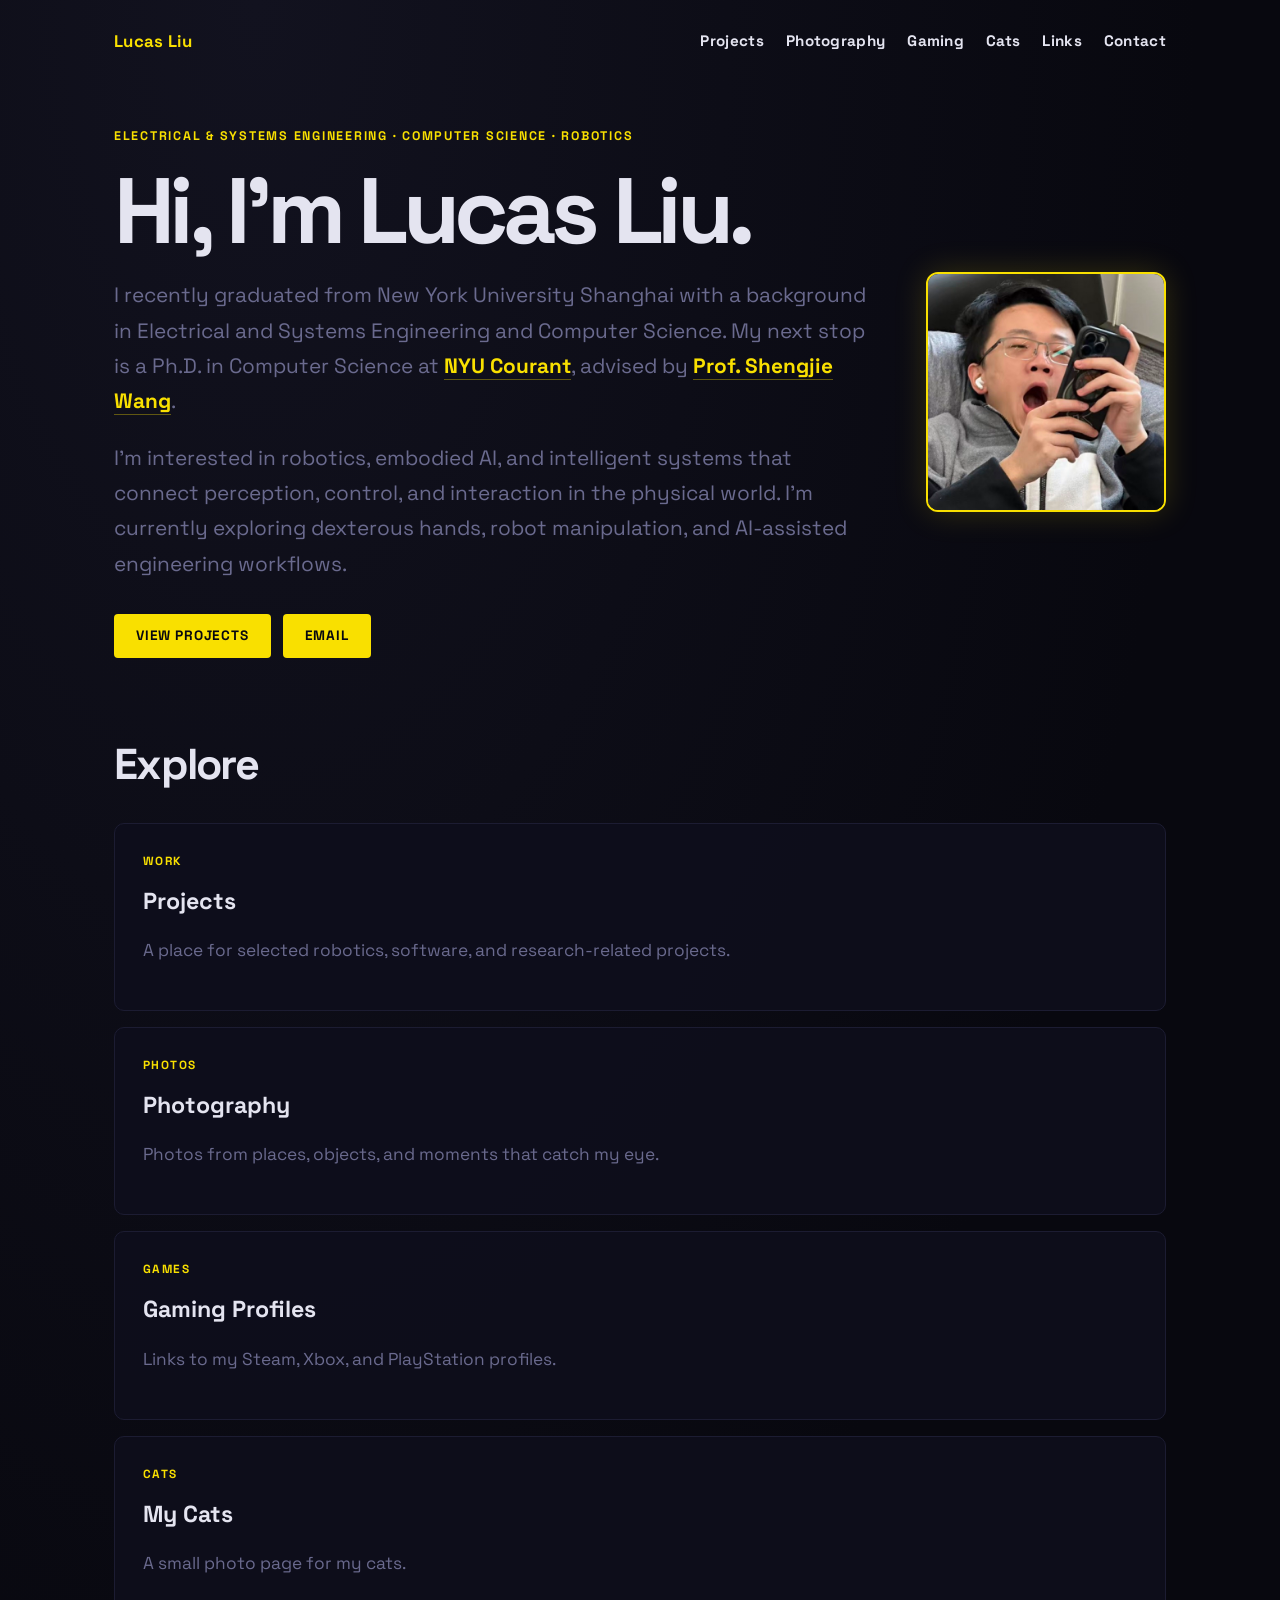
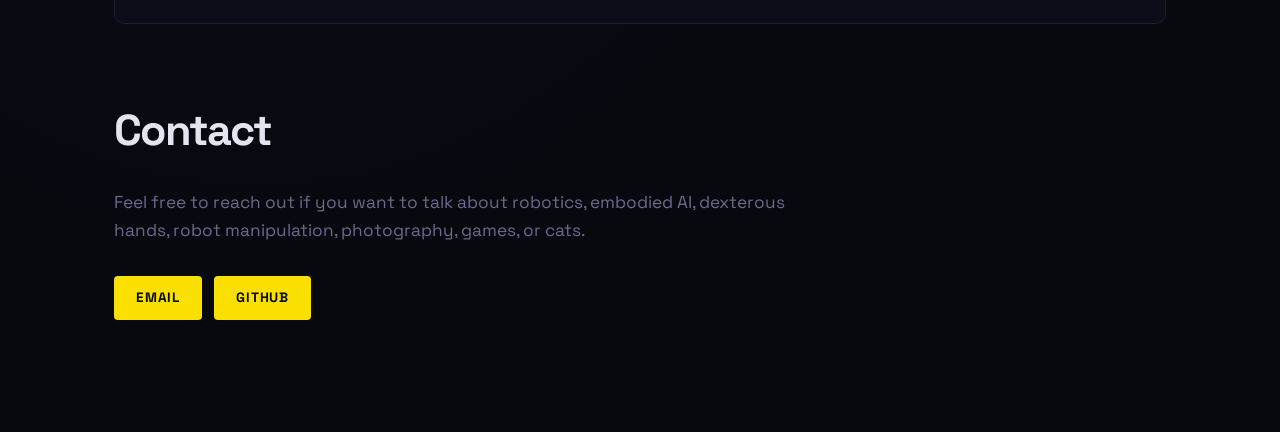
==== index.html @ 3c82e619 "Add profile photo to homepage hero 240×240 square with neon yellow border and glow, right of hero te" ====
<!DOCTYPE html>
<html lang="en">
<head>
  <meta charset="UTF-8" />
  <meta name="viewport" content="width=device-width, initial-scale=1.0" />

  <title>Lucas Liu</title>
  <meta
    name="description"
    content="Personal website of Lucas Liu — robotics, embodied AI, photography, gaming, and cats."
  />

  <link rel="stylesheet" href="style.css" />
</head>

<body>
  <nav class="nav">
    <a class="nav-name" href="index.html">Lucas Liu</a>

    <div class="nav-links">
      <a href="projects.html">Projects</a>
      <a href="photography.html">Photography</a>
      <a href="gaming.html">Gaming</a>
      <a href="cats.html">Cats</a>
      <a href="links.html">Links</a>
      <a href="index.html#contact">Contact</a>
    </div>
  </nav>

  <main class="container">
    <section class="hero">
      <div class="hero-inner">
        <div class="hero-text">
          <p class="eyebrow">Electrical &amp; Systems Engineering · Computer Science · Robotics</p>

          <h1>Hi, I’m Lucas Liu.</h1>

          <p class="intro">
            I recently graduated from New York University Shanghai with a background in Electrical
            and Systems Engineering and Computer Science. My next stop is a Ph.D. in
            Computer Science at
            <a class="inline-link" href="https://cims.nyu.edu/">NYU Courant</a>,
            advised by
            <a class="inline-link" href="https://sheng-jie-wang.github.io/">Prof. Shengjie Wang</a>.
          </p>

          <p class="intro secondary-intro">
            I’m interested in robotics, embodied AI, and intelligent systems that connect
            perception, control, and interaction in the physical world. I’m currently
            exploring dexterous hands, robot manipulation, and AI-assisted engineering
            workflows.
          </p>

          <div class="links">
            <a href="projects.html">View Projects</a>
            <a href="mailto:liuxnqi@gmail.com">Email</a>
          </div>
        </div>

        <div class="hero-photo-wrap">
          <img class="hero-photo" src="images/profile.jpg" alt="Lucas Liu" />
        </div>
      </div>
    </section>

    <section>
      <h2>Explore</h2>

      <div class="card-grid">
        <a class="card page-card" href="projects.html">
          <p class="tag">Work</p>
          <h3>Projects</h3>
          <p>
            A place for selected robotics, software, and research-related projects.
          </p>
        </a>

        <a class="card page-card" href="photography.html">
          <p class="tag">Photos</p>
          <h3>Photography</h3>
          <p>
            Photos from places, objects, and moments that catch my eye.
          </p>
        </a>

        <a class="card page-card" href="gaming.html">
          <p class="tag">Games</p>
          <h3>Gaming Profiles</h3>
          <p>
            Links to my Steam, Xbox, and PlayStation profiles.
          </p>
        </a>

        <a class="card page-card" href="cats.html">
          <p class="tag">Cats</p>
          <h3>My Cats</h3>
          <p>
            A small photo page for my cats.
          </p>
        </a>
      </div>
    </section>

    <section id="contact">
      <h2>Contact</h2>

      <p>
        Feel free to reach out if you want to talk about robotics, embodied AI,
        dexterous hands, robot manipulation, photography, games, or cats.
      </p>

      <div class="links">
        <a href="mailto:liuxnqi@gmail.com">Email</a>
        <a href="https://github.com/LucasLiuXinqi">GitHub</a>
      </div>
    </section>
  </main>
</body>
</html>
---- style.css ----
@import url('https://fonts.googleapis.com/css2?family=Space+Grotesk:wght@400;500;700;800&display=swap');

:root {
  --bg: #08080f;
  --bg-soft: #0e0e1c;
  --text: #e4e4f0;
  --muted: #6a6a8e;
  --accent: #f9e000;
  --accent-alt: #ff2a6d;
  --border: #1c1c32;
  --card: rgba(14, 14, 28, 0.92);
}

* {
  box-sizing: border-box;
}

html {
  scroll-behavior: smooth;
}

body {
  margin: 0;
  font-family: 'Space Grotesk', -apple-system, BlinkMacSystemFont, sans-serif;
  background: radial-gradient(ellipse at 20% 0%, #12121f 0%, var(--bg) 65%);
  color: var(--text);
  line-height: 1.6;
  min-height: 100vh;
}

.nav {
  max-width: 1100px;
  margin: 0 auto;
  padding: 28px 24px 0;
  display: flex;
  justify-content: space-between;
  align-items: center;
}

.nav a {
  color: var(--text);
  text-decoration: none;
  font-weight: 700;
  letter-spacing: 0.02em;
  transition: color 0.15s ease;
}

.nav a:hover {
  color: var(--accent);
}

.nav-name {
  color: var(--accent) !important;
  font-size: 1.05rem;
  letter-spacing: 0.04em;
}

.nav-links {
  display: flex;
  gap: 22px;
  flex-wrap: wrap;
  font-size: 0.95rem;
}

.container {
  max-width: 1100px;
  margin: 0 auto;
  padding: 72px 24px;
}

.hero {
  margin-bottom: 72px;
}

.hero-inner {
  display: flex;
  align-items: center;
  gap: 56px;
}

.hero-text {
  flex: 1;
  min-width: 0;
}

.hero-photo-wrap {
  flex-shrink: 0;
}

.hero-photo {
  width: 240px;
  height: 240px;
  object-fit: cover;
  border-radius: 12px;
  border: 2px solid var(--accent);
  box-shadow: 0 0 32px rgba(249, 224, 0, 0.18);
  display: block;
}

.page-header {
  max-width: 860px;
  margin-bottom: 48px;
}

.eyebrow {
  color: var(--accent);
  font-weight: 700;
  letter-spacing: 0.14em;
  text-transform: uppercase;
  font-size: 0.78rem;
  margin: 0 0 8px;
}

h1 {
  font-size: clamp(3rem, 8vw, 5.8rem);
  line-height: 1;
  margin: 18px 0;
  letter-spacing: -0.06em;
  font-weight: 800;
}

h2 {
  margin: 72px 0 24px;
  font-size: clamp(2rem, 4vw, 2.7rem);
  letter-spacing: -0.04em;
  font-weight: 800;
}

h3 {
  margin: 0 0 14px;
  font-size: 1.45rem;
  font-weight: 700;
}

p {
  font-size: 1.08rem;
}

.intro {
  font-size: 1.3rem;
  color: var(--muted);
  max-width: 820px;
  line-height: 1.7;
}

.secondary-intro {
  margin-top: 18px;
}

.inline-link {
  color: var(--accent);
  text-decoration: none;
  font-weight: 700;
  border-bottom: 1px solid rgba(249, 224, 0, 0.35);
  transition: border-color 0.15s ease;
}

.inline-link:hover {
  border-color: var(--accent);
}

.links {
  display: flex;
  gap: 12px;
  margin-top: 32px;
  flex-wrap: wrap;
}

.links a {
  color: #08080f;
  background: var(--accent);
  padding: 11px 22px;
  border-radius: 4px;
  text-decoration: none;
  font-weight: 800;
  font-size: 0.85rem;
  letter-spacing: 0.06em;
  text-transform: uppercase;
  transition: background 0.15s ease, color 0.15s ease, transform 0.15s ease;
}

.links a:hover {
  background: var(--accent-alt);
  color: #fff;
  transform: translateY(-2px);
}

.card-grid {
  display: grid;
  gap: 16px;
}

.card {
  background: var(--card);
  border: 1px solid var(--border);
  border-radius: 10px;
  padding: 28px;
}

.card p {
  color: var(--muted);
}

.page-card {
  display: block;
  color: inherit;
  text-decoration: none;
  transition: transform 0.18s ease, border-color 0.18s ease, box-shadow 0.18s ease;
}

.page-card:hover {
  transform: translateY(-4px);
  border-color: var(--accent);
  box-shadow: 0 0 28px rgba(249, 224, 0, 0.1);
}

.empty-card {
  border-style: dashed;
}

.tag {
  margin: 0 0 12px;
  color: var(--accent) !important;
  font-size: 0.74rem;
  font-weight: 800;
  letter-spacing: 0.12em;
  text-transform: uppercase;
}

.text-link {
  display: inline-block;
  margin-top: 8px;
  color: var(--accent);
  text-decoration: none;
  font-weight: 800;
  font-size: 0.9rem;
  letter-spacing: 0.04em;
}

.text-link:hover {
  text-decoration: underline;
}

.profile-links {
  display: flex;
  flex-direction: column;
  gap: 8px;
  margin-top: 14px;
}

.profile-links span {
  color: var(--muted);
  font-weight: 700;
}

.large-profile-links {
  font-size: 1.2rem;
}

.photo-grid {
  display: flex;
  flex-direction: column;
  gap: 8px;
}

.photo-row {
  display: flex;
  gap: 8px;
  align-items: flex-start;
}

.photo-grid img {
  display: block;
  border-radius: 6px;
  object-fit: cover;
}

.project-list {
  display: grid;
  gap: 24px;
}

.project-entry {
  padding: 32px;
}

.featured-project {
  border-color: rgba(249, 224, 0, 0.38);
}

.project-title {
  margin: 0 0 16px;
  font-size: clamp(1.8rem, 4vw, 2.6rem);
  line-height: 1.12;
  letter-spacing: -0.03em;
}

.project-meta {
  color: var(--accent) !important;
  font-weight: 700;
  margin-bottom: 20px;
  font-size: 0.92rem;
  letter-spacing: 0.04em;
}

.project-status {
  display: inline-block;
  margin: 0 0 20px;
  padding: 6px 12px;
  border: 1px solid rgba(249, 224, 0, 0.35);
  border-radius: 4px;
  color: var(--accent) !important;
  background: rgba(249, 224, 0, 0.07);
  font-weight: 800;
  font-size: 0.76rem;
  letter-spacing: 0.1em;
  text-transform: uppercase;
}

.project-actions {
  display: flex;
  gap: 18px;
  flex-wrap: wrap;
  margin-top: 20px;
}

#contact {
  margin-bottom: 40px;
}

#contact p {
  color: var(--muted);
  max-width: 720px;
}

@media (max-width: 800px) {
  .hero-inner {
    flex-direction: column-reverse;
    align-items: flex-start;
    gap: 28px;
  }

  .hero-photo {
    width: 120px;
    height: 120px;
  }
}

@media (max-width: 700px) {
  .nav {
    align-items: flex-start;
    gap: 16px;
    flex-direction: column;
  }

  .nav-links {
    gap: 14px;
  }

  .container {
    padding-top: 48px;
  }

  h1 {
    font-size: clamp(2.7rem, 14vw, 4.5rem);
  }

  .intro {
    font-size: 1.15rem;
  }

  .card {
    padding: 22px;
  }

  .photo-grid {
    gap: 4px;
  }
}
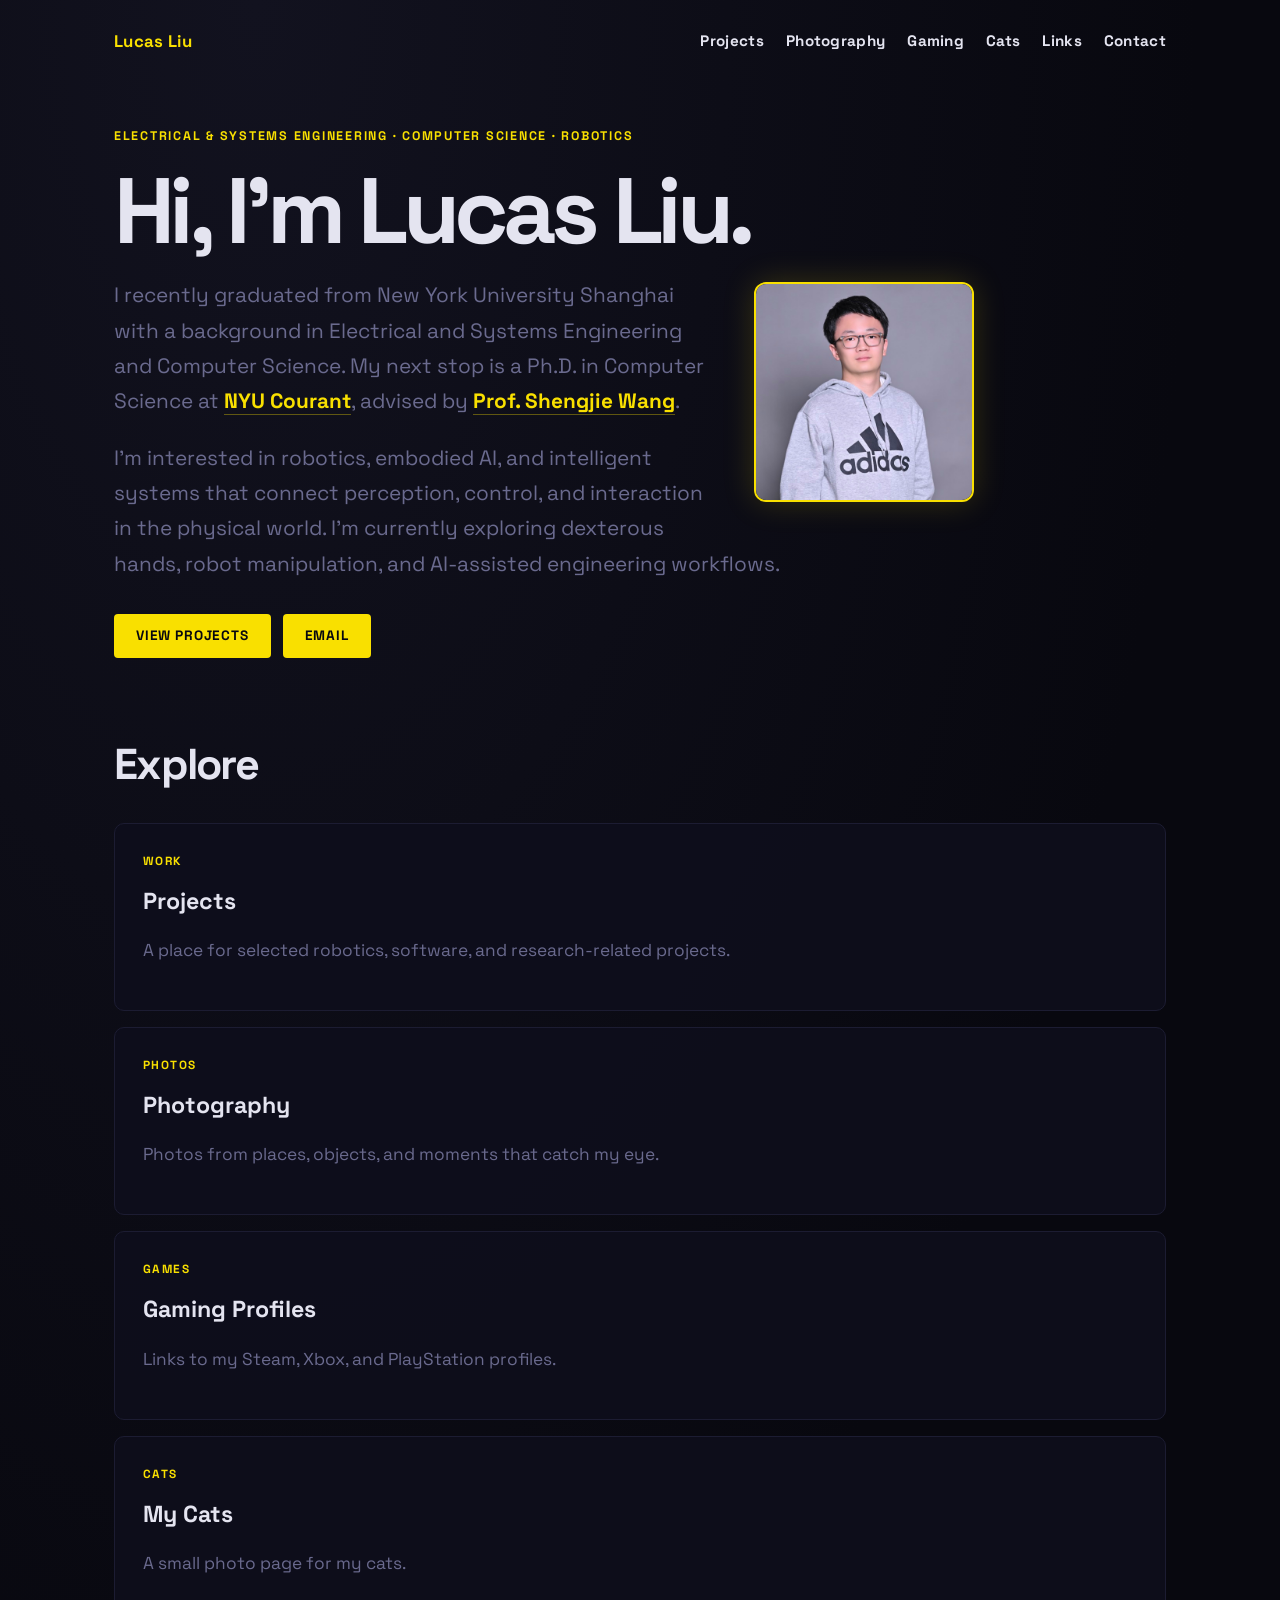
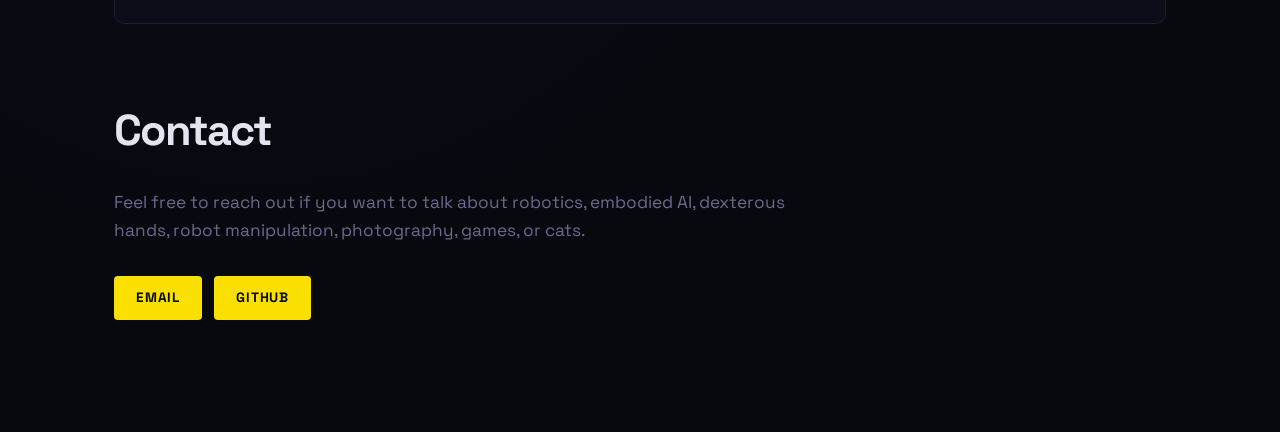
==== commit 406eb92f: "Add profile photo with hover easter egg New photo is default; old photo revealed on hover via CSS op" ====
--- a/index.html
+++ b/index.html
@@ -29,37 +29,36 @@
 
   <main class="container">
     <section class="hero">
-      <div class="hero-inner">
-        <div class="hero-text">
-          <p class="eyebrow">Electrical &amp; Systems Engineering · Computer Science · Robotics</p>
+      <p class="eyebrow">Electrical &amp; Systems Engineering · Computer Science · Robotics</p>
 
-          <h1>Hi, I’m Lucas Liu.</h1>
+      <h1>Hi, I’m Lucas Liu.</h1>
 
-          <p class="intro">
-            I recently graduated from New York University Shanghai with a background in Electrical
-            and Systems Engineering and Computer Science. My next stop is a Ph.D. in
-            Computer Science at
-            <a class="inline-link" href="https://cims.nyu.edu/">NYU Courant</a>,
-            advised by
-            <a class="inline-link" href="https://sheng-jie-wang.github.io/">Prof. Shengjie Wang</a>.
-          </p>
+      <div class="hero-photo-wrap">
+        <div class="hero-photo-stack">
+          <img class="hero-photo hero-photo--default" src="images/profile.jpg" alt="Lucas Liu" />
+          <img class="hero-photo hero-photo--hover" src="images/profile-hover.jpg" alt="" aria-hidden="true" />
+        </div>
+      </div>
 
-          <p class="intro secondary-intro">
-            I’m interested in robotics, embodied AI, and intelligent systems that connect
-            perception, control, and interaction in the physical world. I’m currently
-            exploring dexterous hands, robot manipulation, and AI-assisted engineering
-            workflows.
-          </p>
+      <p class="intro">
+        I recently graduated from New York University Shanghai with a background in Electrical
+        and Systems Engineering and Computer Science. My next stop is a Ph.D. in
+        Computer Science at
+        <a class="inline-link" href="https://cims.nyu.edu/">NYU Courant</a>,
+        advised by
+        <a class="inline-link" href="https://sheng-jie-wang.github.io/">Prof. Shengjie Wang</a>.
+      </p>
 
-          <div class="links">
-            <a href="projects.html">View Projects</a>
-            <a href="mailto:liuxnqi@gmail.com">Email</a>
-          </div>
-        </div>
+      <p class="intro secondary-intro">
+        I’m interested in robotics, embodied AI, and intelligent systems that connect
+        perception, control, and interaction in the physical world. I’m currently
+        exploring dexterous hands, robot manipulation, and AI-assisted engineering
+        workflows.
+      </p>
 
-        <div class="hero-photo-wrap">
-          <img class="hero-photo" src="images/profile.jpg" alt="Lucas Liu" />
-        </div>
+      <div class="links">
+        <a href="projects.html">View Projects</a>
+        <a href="mailto:liuxnqi@gmail.com">Email</a>
       </div>
     </section>
 
--- a/style.css
+++ b/style.css
@@ -69,32 +69,44 @@
 }
 
 .hero {
+  max-width: 860px;
   margin-bottom: 72px;
 }
 
-.hero-inner {
-  display: flex;
-  align-items: center;
-  gap: 56px;
-}
-
-.hero-text {
-  flex: 1;
-  min-width: 0;
-}
-
 .hero-photo-wrap {
-  flex-shrink: 0;
+  float: right;
+  margin: 6px 0 24px 36px;
+}
+
+.hero-photo-stack {
+  position: relative;
+  width: 220px;
+  height: 220px;
 }
 
 .hero-photo {
-  width: 240px;
-  height: 240px;
+  position: absolute;
+  inset: 0;
+  width: 220px;
+  height: 220px;
   object-fit: cover;
   border-radius: 12px;
   border: 2px solid var(--accent);
   box-shadow: 0 0 32px rgba(249, 224, 0, 0.18);
   display: block;
+  transition: opacity 0.35s ease;
+}
+
+.hero-photo--hover {
+  opacity: 0;
+}
+
+.hero-photo-stack:hover .hero-photo--default {
+  opacity: 0;
+}
+
+.hero-photo-stack:hover .hero-photo--hover {
+  opacity: 1;
 }
 
 .page-header {
@@ -333,11 +345,10 @@
   max-width: 720px;
 }
 
-@media (max-width: 800px) {
-  .hero-inner {
-    flex-direction: column-reverse;
-    align-items: flex-start;
-    gap: 28px;
+@media (max-width: 600px) {
+  .hero-photo-stack {
+    width: 120px;
+    height: 120px;
   }
 
   .hero-photo {
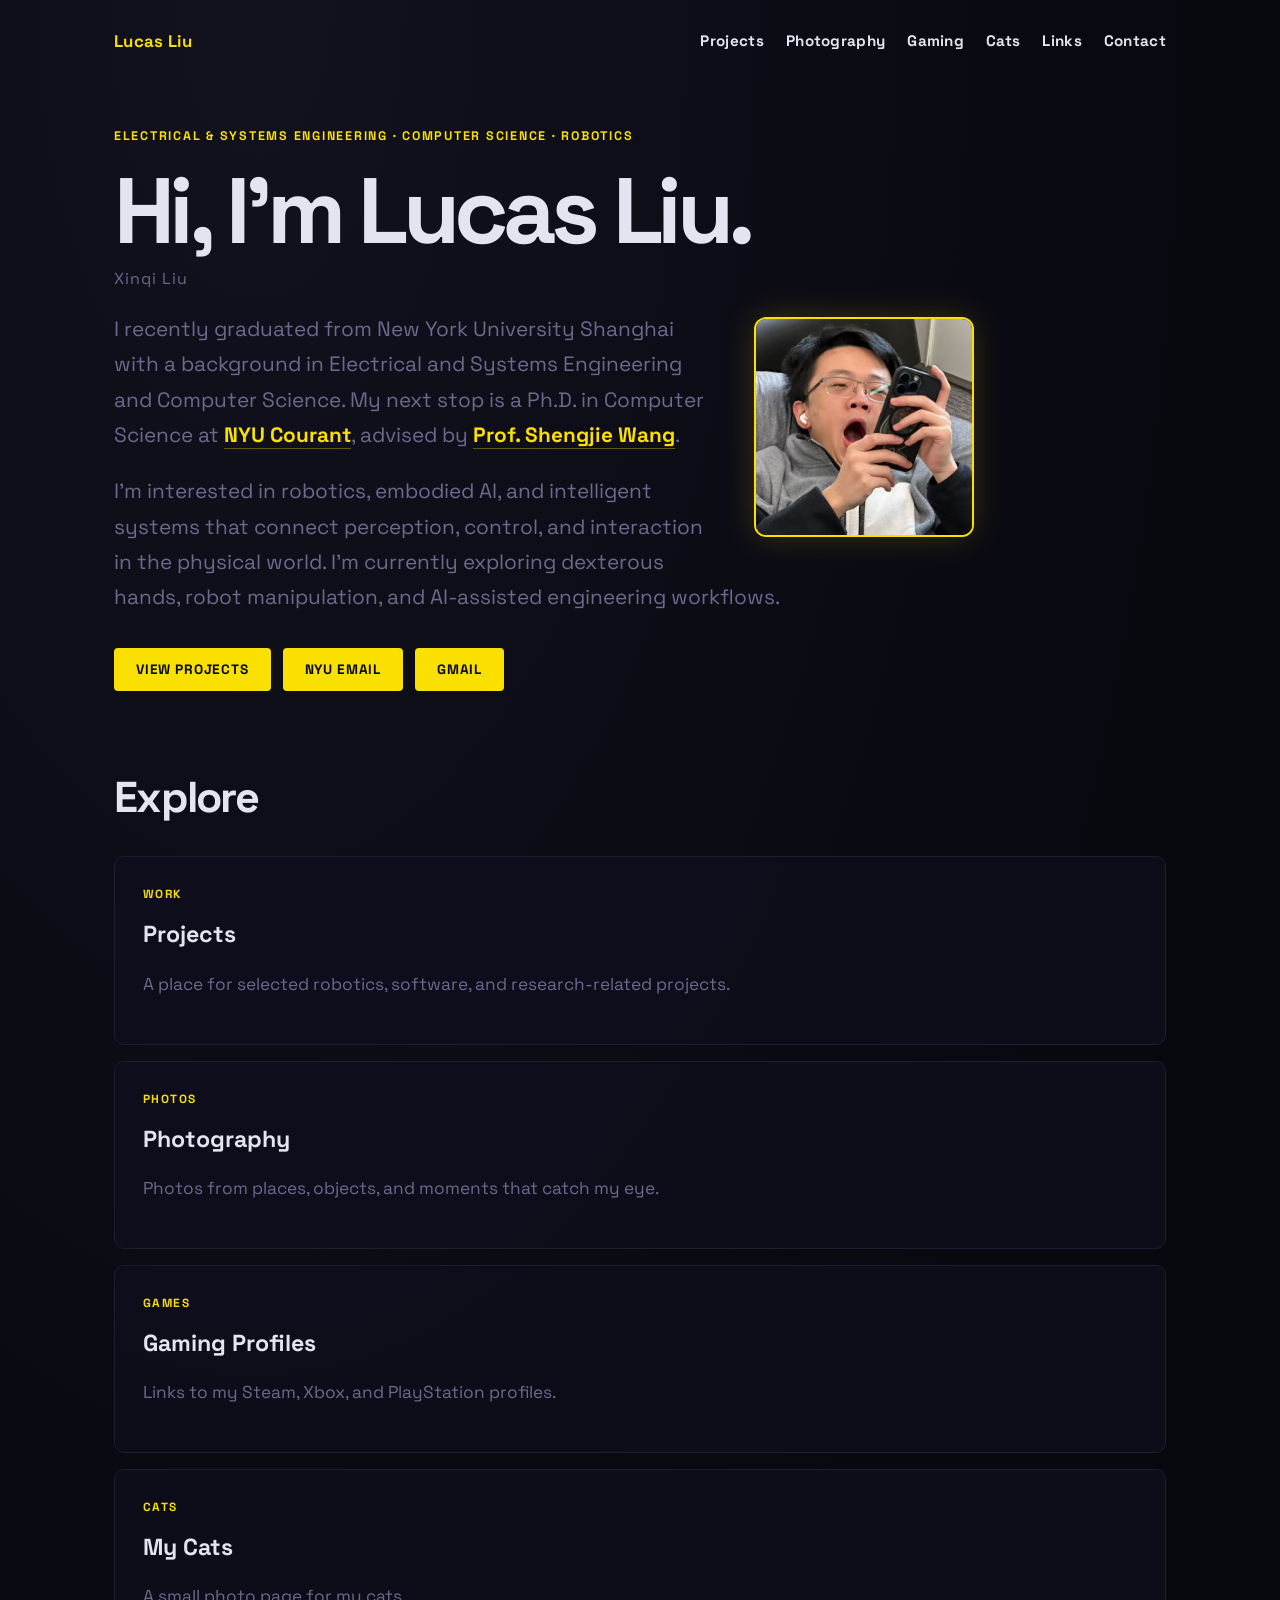
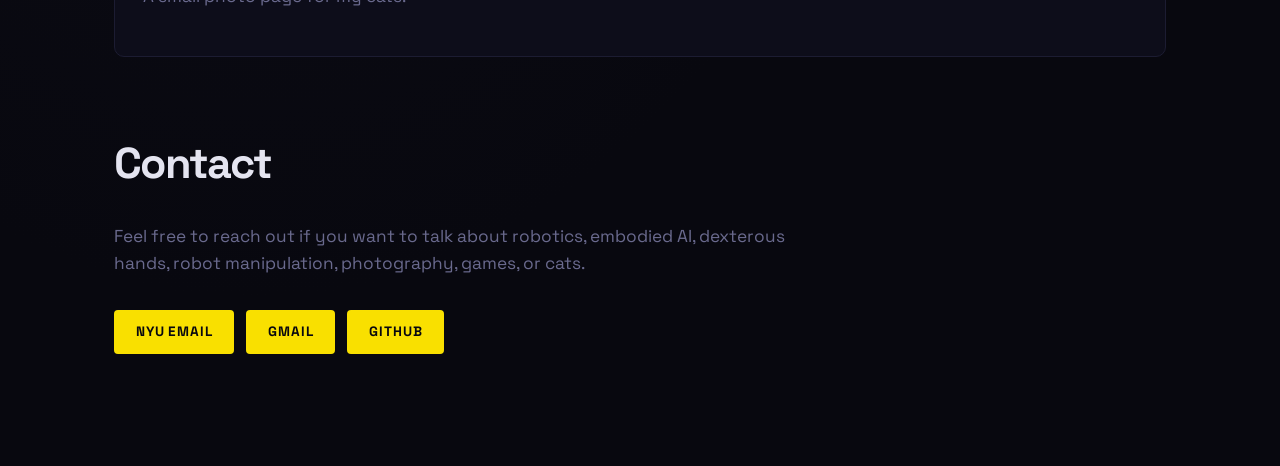
==== commit 83d419b0: "Fix photo order, add both emails, add official name - Swap default/hover photos so normal photo show" ====
--- a/index.html
+++ b/index.html
@@ -32,11 +32,12 @@
       <p class="eyebrow">Electrical &amp; Systems Engineering · Computer Science · Robotics</p>
 
       <h1>Hi, I’m Lucas Liu.</h1>
+      <p class="official-name">Xinqi Liu</p>
 
       <div class="hero-photo-wrap">
         <div class="hero-photo-stack">
-          <img class="hero-photo hero-photo--default" src="images/profile.jpg" alt="Lucas Liu" />
-          <img class="hero-photo hero-photo--hover" src="images/profile-hover.jpg" alt="" aria-hidden="true" />
+          <img class="hero-photo hero-photo--default" src="images/profile-hover.jpg" alt="Lucas Liu" />
+          <img class="hero-photo hero-photo--hover" src="images/profile.jpg" alt="" aria-hidden="true" />
         </div>
       </div>
 
@@ -58,7 +59,8 @@
 
       <div class="links">
         <a href="projects.html">View Projects</a>
-        <a href="mailto:liuxnqi@gmail.com">Email</a>
+        <a href="mailto:xl4600@nyu.edu">NYU Email</a>
+        <a href="mailto:liuxnqi@gmail.com">Gmail</a>
       </div>
     </section>
 
@@ -109,7 +111,8 @@
       </p>
 
       <div class="links">
-        <a href="mailto:liuxnqi@gmail.com">Email</a>
+        <a href="mailto:xl4600@nyu.edu">NYU Email</a>
+        <a href="mailto:liuxnqi@gmail.com">Gmail</a>
         <a href="https://github.com/LucasLiuXinqi">GitHub</a>
       </div>
     </section>
--- a/style.css
+++ b/style.css
@@ -71,6 +71,13 @@
 .hero {
   max-width: 860px;
   margin-bottom: 72px;
+}
+
+.official-name {
+  font-size: 1rem;
+  color: var(--muted);
+  margin: -10px 0 20px;
+  letter-spacing: 0.06em;
 }
 
 .hero-photo-wrap {
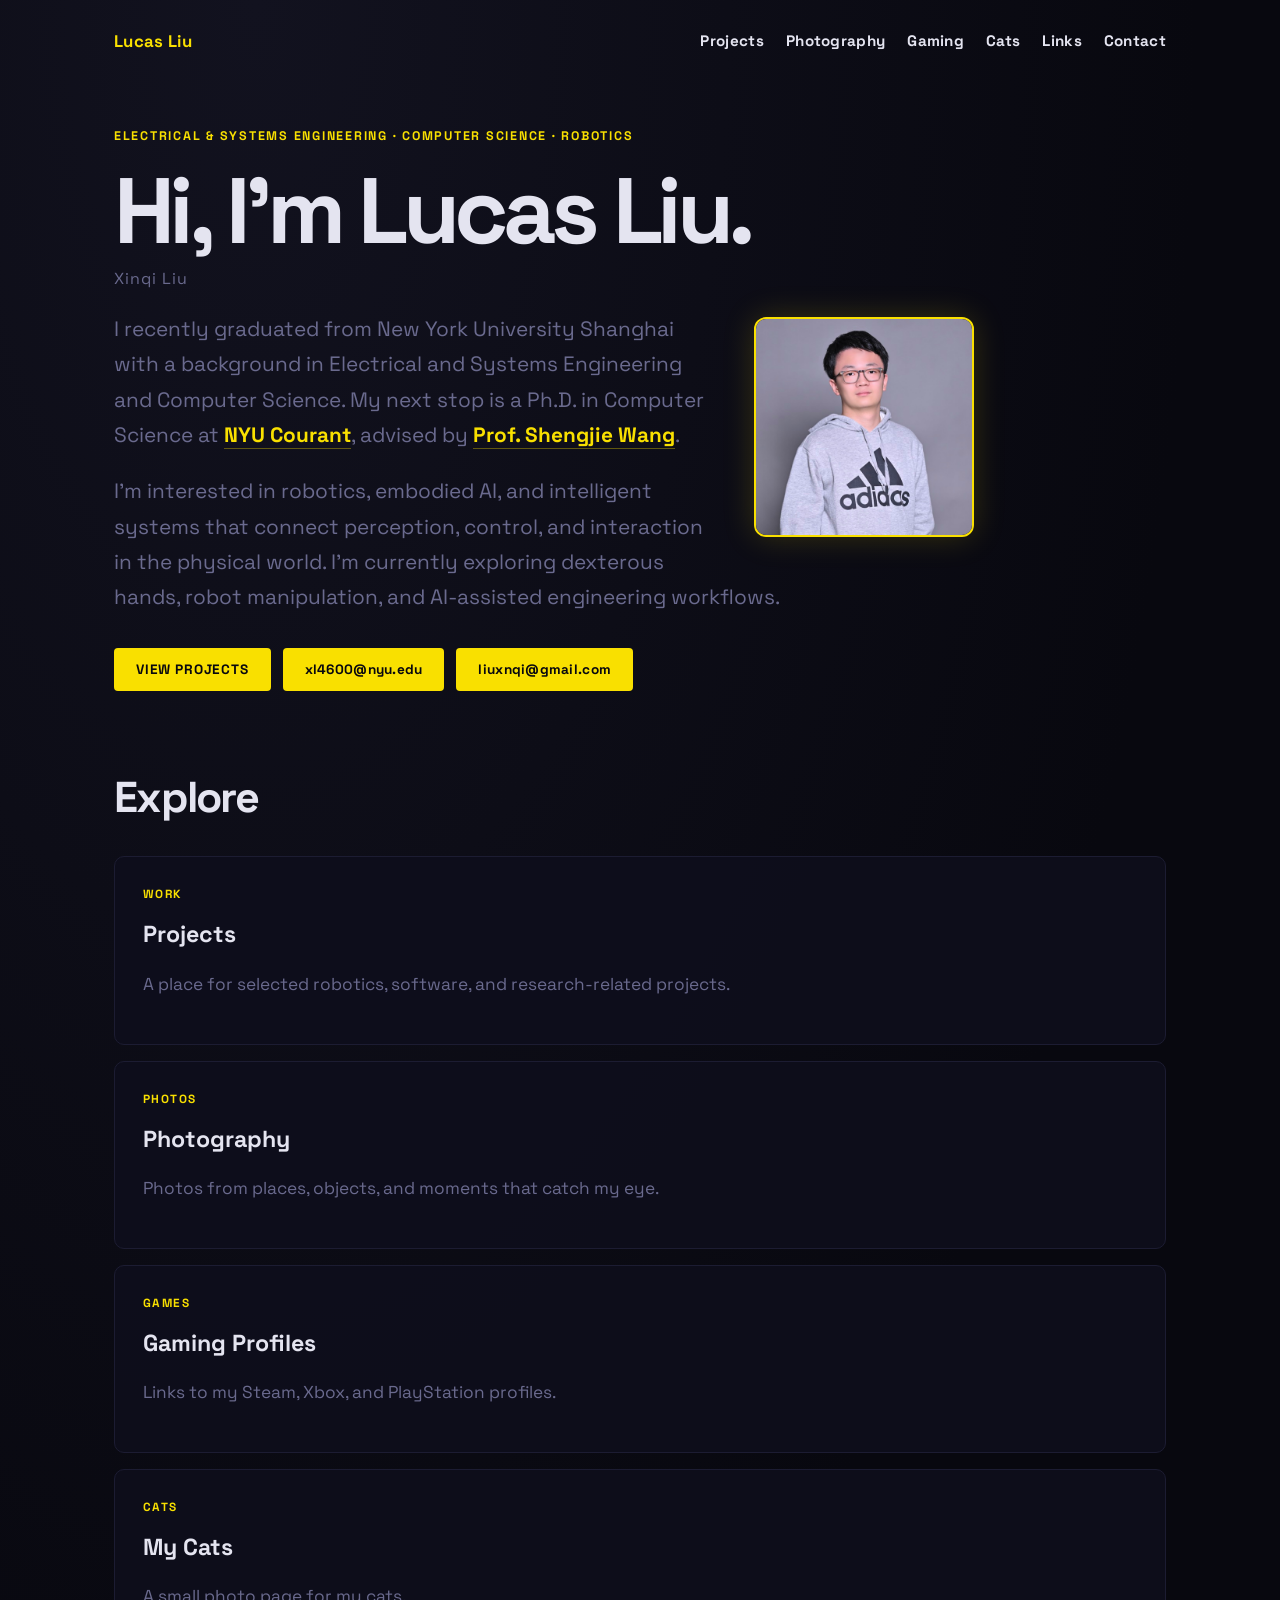
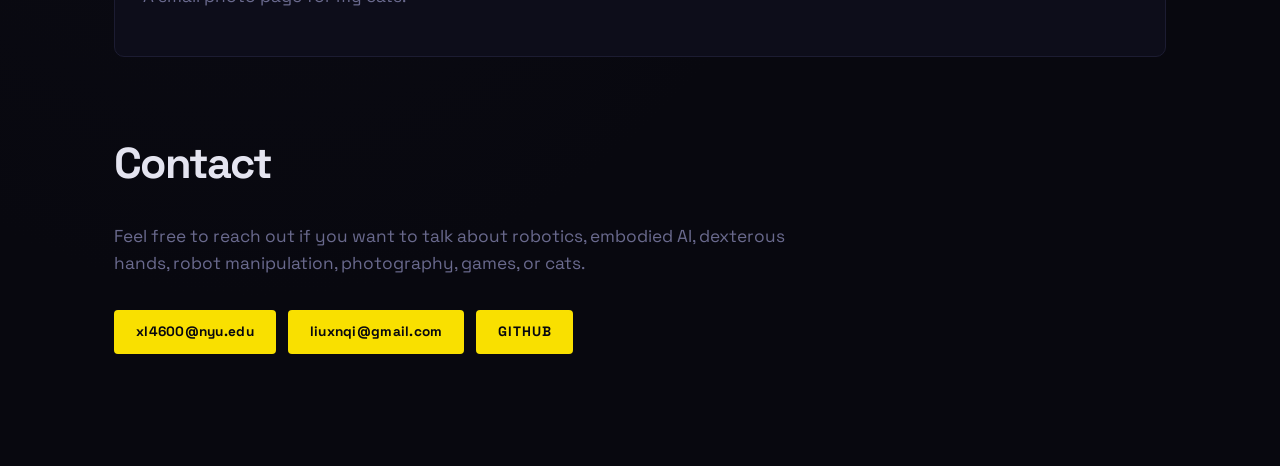
==== commit 396d2e09: "Fix profile photo order and add copy-to-clipboard email buttons - Correct photo srcs: proper headsho" ====
--- a/index.html
+++ b/index.html
@@ -36,8 +36,8 @@
 
       <div class="hero-photo-wrap">
         <div class="hero-photo-stack">
-          <img class="hero-photo hero-photo--default" src="images/profile-hover.jpg" alt="Lucas Liu" />
-          <img class="hero-photo hero-photo--hover" src="images/profile.jpg" alt="" aria-hidden="true" />
+          <img class="hero-photo hero-photo--default" src="images/profile.jpg" alt="Lucas Liu" />
+          <img class="hero-photo hero-photo--hover" src="images/profile-hover.jpg" alt="" aria-hidden="true" />
         </div>
       </div>
 
@@ -59,8 +59,8 @@
 
       <div class="links">
         <a href="projects.html">View Projects</a>
-        <a href="mailto:xl4600@nyu.edu">NYU Email</a>
-        <a href="mailto:liuxnqi@gmail.com">Gmail</a>
+        <button class="links-btn copy-email" data-email="xl4600@nyu.edu">xl4600@nyu.edu</button>
+        <button class="links-btn copy-email" data-email="liuxnqi@gmail.com">liuxnqi@gmail.com</button>
       </div>
     </section>
 
@@ -111,11 +111,22 @@
       </p>
 
       <div class="links">
-        <a href="mailto:xl4600@nyu.edu">NYU Email</a>
-        <a href="mailto:liuxnqi@gmail.com">Gmail</a>
+        <button class="links-btn copy-email" data-email="xl4600@nyu.edu">xl4600@nyu.edu</button>
+        <button class="links-btn copy-email" data-email="liuxnqi@gmail.com">liuxnqi@gmail.com</button>
         <a href="https://github.com/LucasLiuXinqi">GitHub</a>
       </div>
     </section>
   </main>
+  <script>
+    document.querySelectorAll('.copy-email').forEach(function (btn) {
+      btn.addEventListener('click', function () {
+        navigator.clipboard.writeText(btn.dataset.email).then(function () {
+          var orig = btn.textContent;
+          btn.textContent = 'Copied!';
+          setTimeout(function () { btn.textContent = orig; }, 1500);
+        });
+      });
+    });
+  </script>
 </body>
 </html>
--- a/style.css
+++ b/style.css
@@ -198,6 +198,26 @@
   transition: background 0.15s ease, color 0.15s ease, transform 0.15s ease;
 }
 
+.links-btn {
+  color: #08080f;
+  background: var(--accent);
+  padding: 11px 22px;
+  border-radius: 4px;
+  border: none;
+  font-family: inherit;
+  font-weight: 800;
+  font-size: 0.85rem;
+  letter-spacing: 0.02em;
+  cursor: pointer;
+  transition: background 0.15s ease, color 0.15s ease, transform 0.15s ease;
+}
+
+.links-btn:hover {
+  background: var(--accent-alt);
+  color: #fff;
+  transform: translateY(-2px);
+}
+
 .links a:hover {
   background: var(--accent-alt);
   color: #fff;
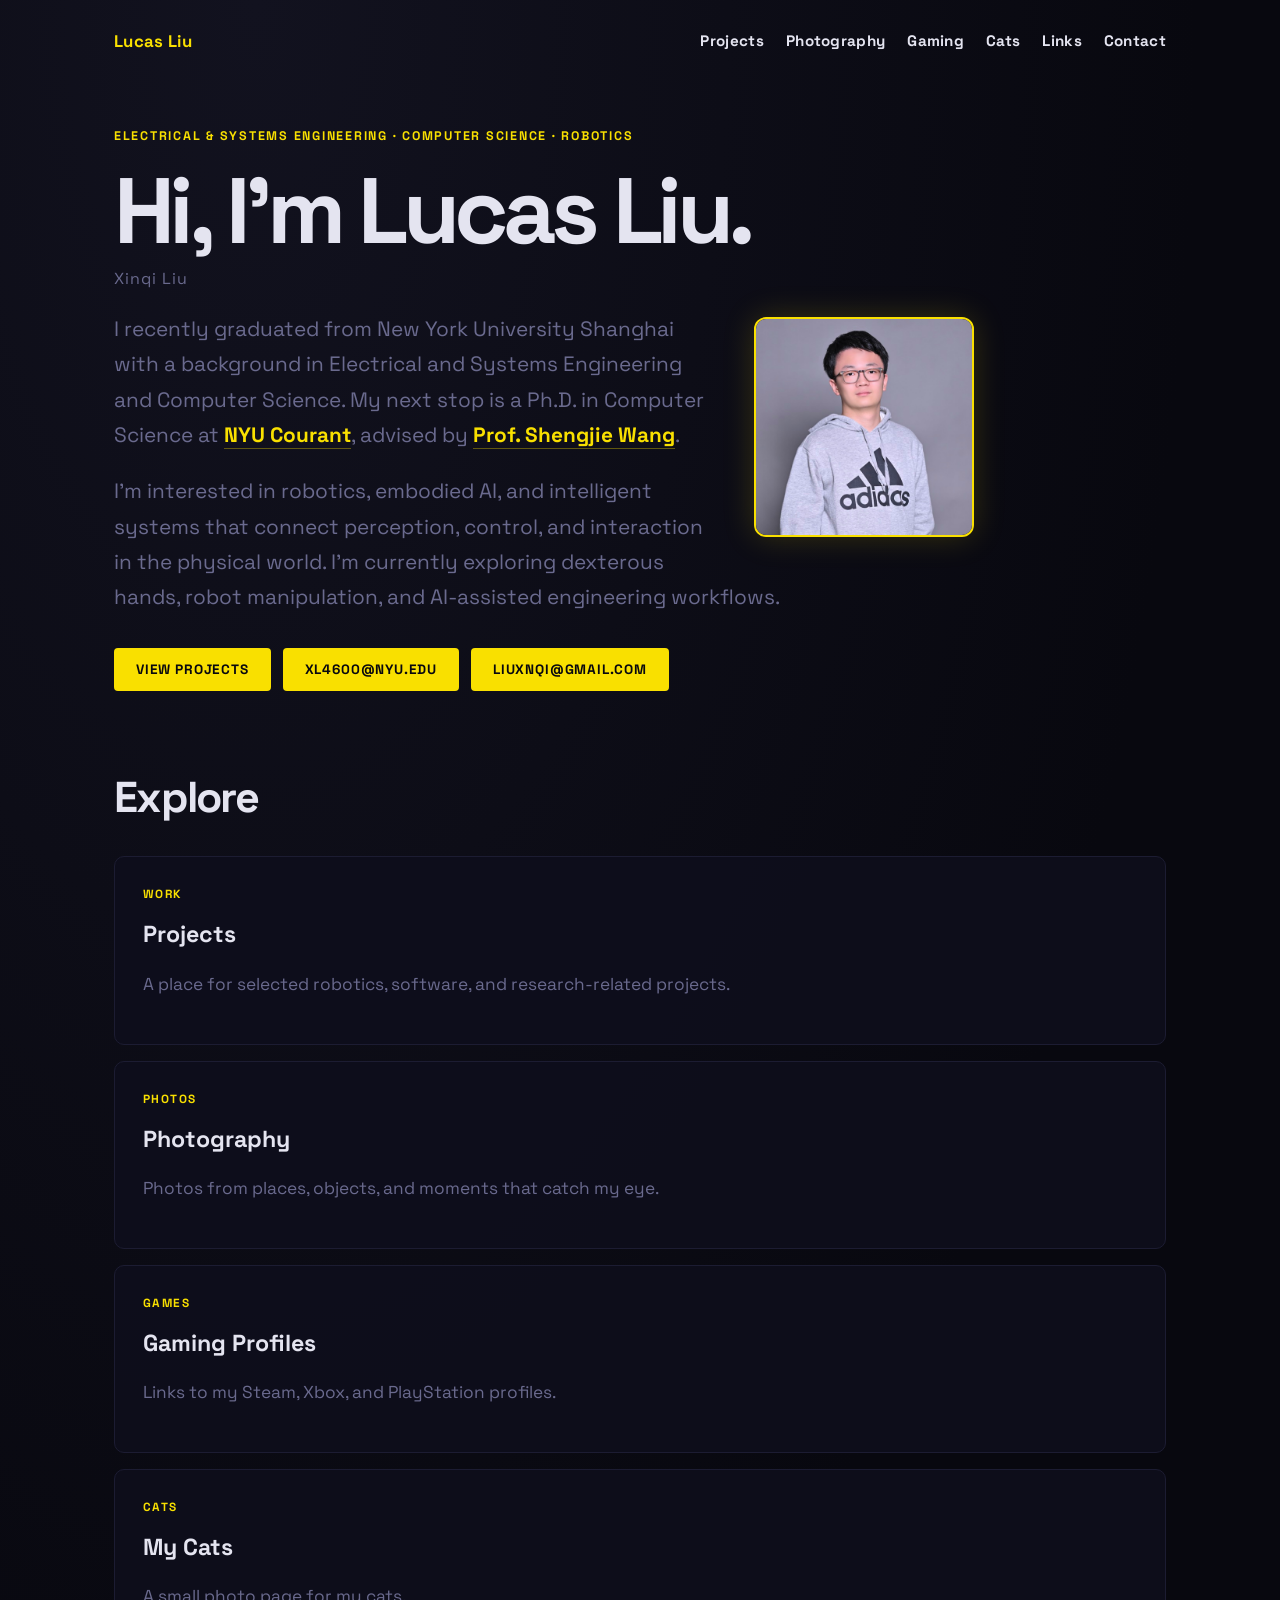
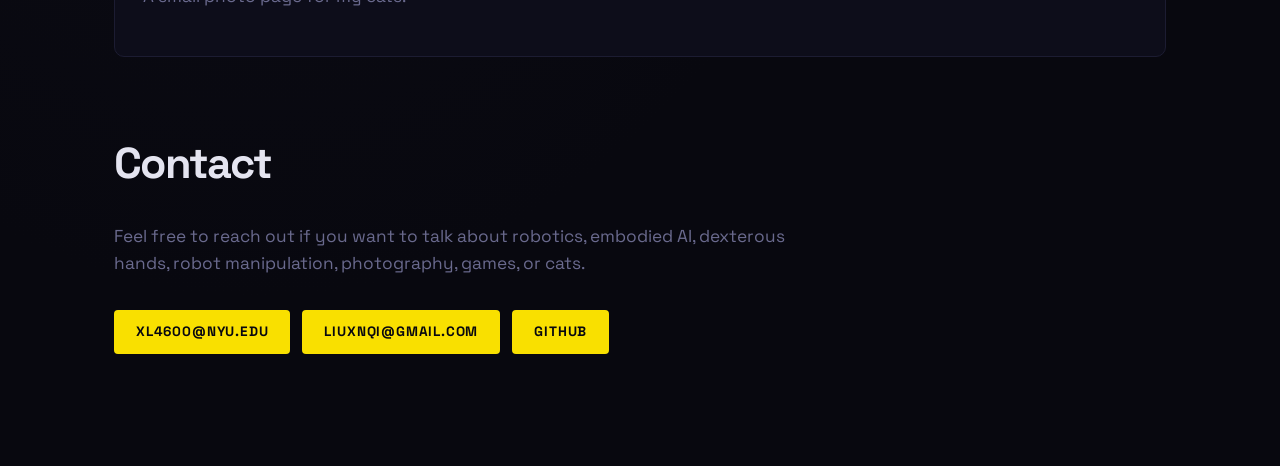
==== commit 9e090bf1: "Use <a> tags for email copy buttons to inherit yellow link style Co-Authored-By: Claude Sonnet 4.6 <" ====
--- a/index.html
+++ b/index.html
@@ -59,8 +59,8 @@
 
       <div class="links">
         <a href="projects.html">View Projects</a>
-        <button class="links-btn copy-email" data-email="xl4600@nyu.edu">xl4600@nyu.edu</button>
-        <button class="links-btn copy-email" data-email="liuxnqi@gmail.com">liuxnqi@gmail.com</button>
+        <a href="#" class="copy-email" data-email="xl4600@nyu.edu">xl4600@nyu.edu</a>
+        <a href="#" class="copy-email" data-email="liuxnqi@gmail.com">liuxnqi@gmail.com</a>
       </div>
     </section>
 
@@ -111,19 +111,20 @@
       </p>
 
       <div class="links">
-        <button class="links-btn copy-email" data-email="xl4600@nyu.edu">xl4600@nyu.edu</button>
-        <button class="links-btn copy-email" data-email="liuxnqi@gmail.com">liuxnqi@gmail.com</button>
+        <a href="#" class="copy-email" data-email="xl4600@nyu.edu">xl4600@nyu.edu</a>
+        <a href="#" class="copy-email" data-email="liuxnqi@gmail.com">liuxnqi@gmail.com</a>
         <a href="https://github.com/LucasLiuXinqi">GitHub</a>
       </div>
     </section>
   </main>
   <script>
-    document.querySelectorAll('.copy-email').forEach(function (btn) {
-      btn.addEventListener('click', function () {
-        navigator.clipboard.writeText(btn.dataset.email).then(function () {
-          var orig = btn.textContent;
-          btn.textContent = 'Copied!';
-          setTimeout(function () { btn.textContent = orig; }, 1500);
+    document.querySelectorAll('.copy-email').forEach(function (el) {
+      el.addEventListener('click', function (e) {
+        e.preventDefault();
+        navigator.clipboard.writeText(el.dataset.email).then(function () {
+          var orig = el.textContent;
+          el.textContent = 'Copied!';
+          setTimeout(function () { el.textContent = orig; }, 1500);
         });
       });
     });
--- a/style.css
+++ b/style.css
@@ -198,25 +198,6 @@
   transition: background 0.15s ease, color 0.15s ease, transform 0.15s ease;
 }
 
-.links-btn {
-  color: #08080f;
-  background: var(--accent);
-  padding: 11px 22px;
-  border-radius: 4px;
-  border: none;
-  font-family: inherit;
-  font-weight: 800;
-  font-size: 0.85rem;
-  letter-spacing: 0.02em;
-  cursor: pointer;
-  transition: background 0.15s ease, color 0.15s ease, transform 0.15s ease;
-}
-
-.links-btn:hover {
-  background: var(--accent-alt);
-  color: #fff;
-  transform: translateY(-2px);
-}
 
 .links a:hover {
   background: var(--accent-alt);
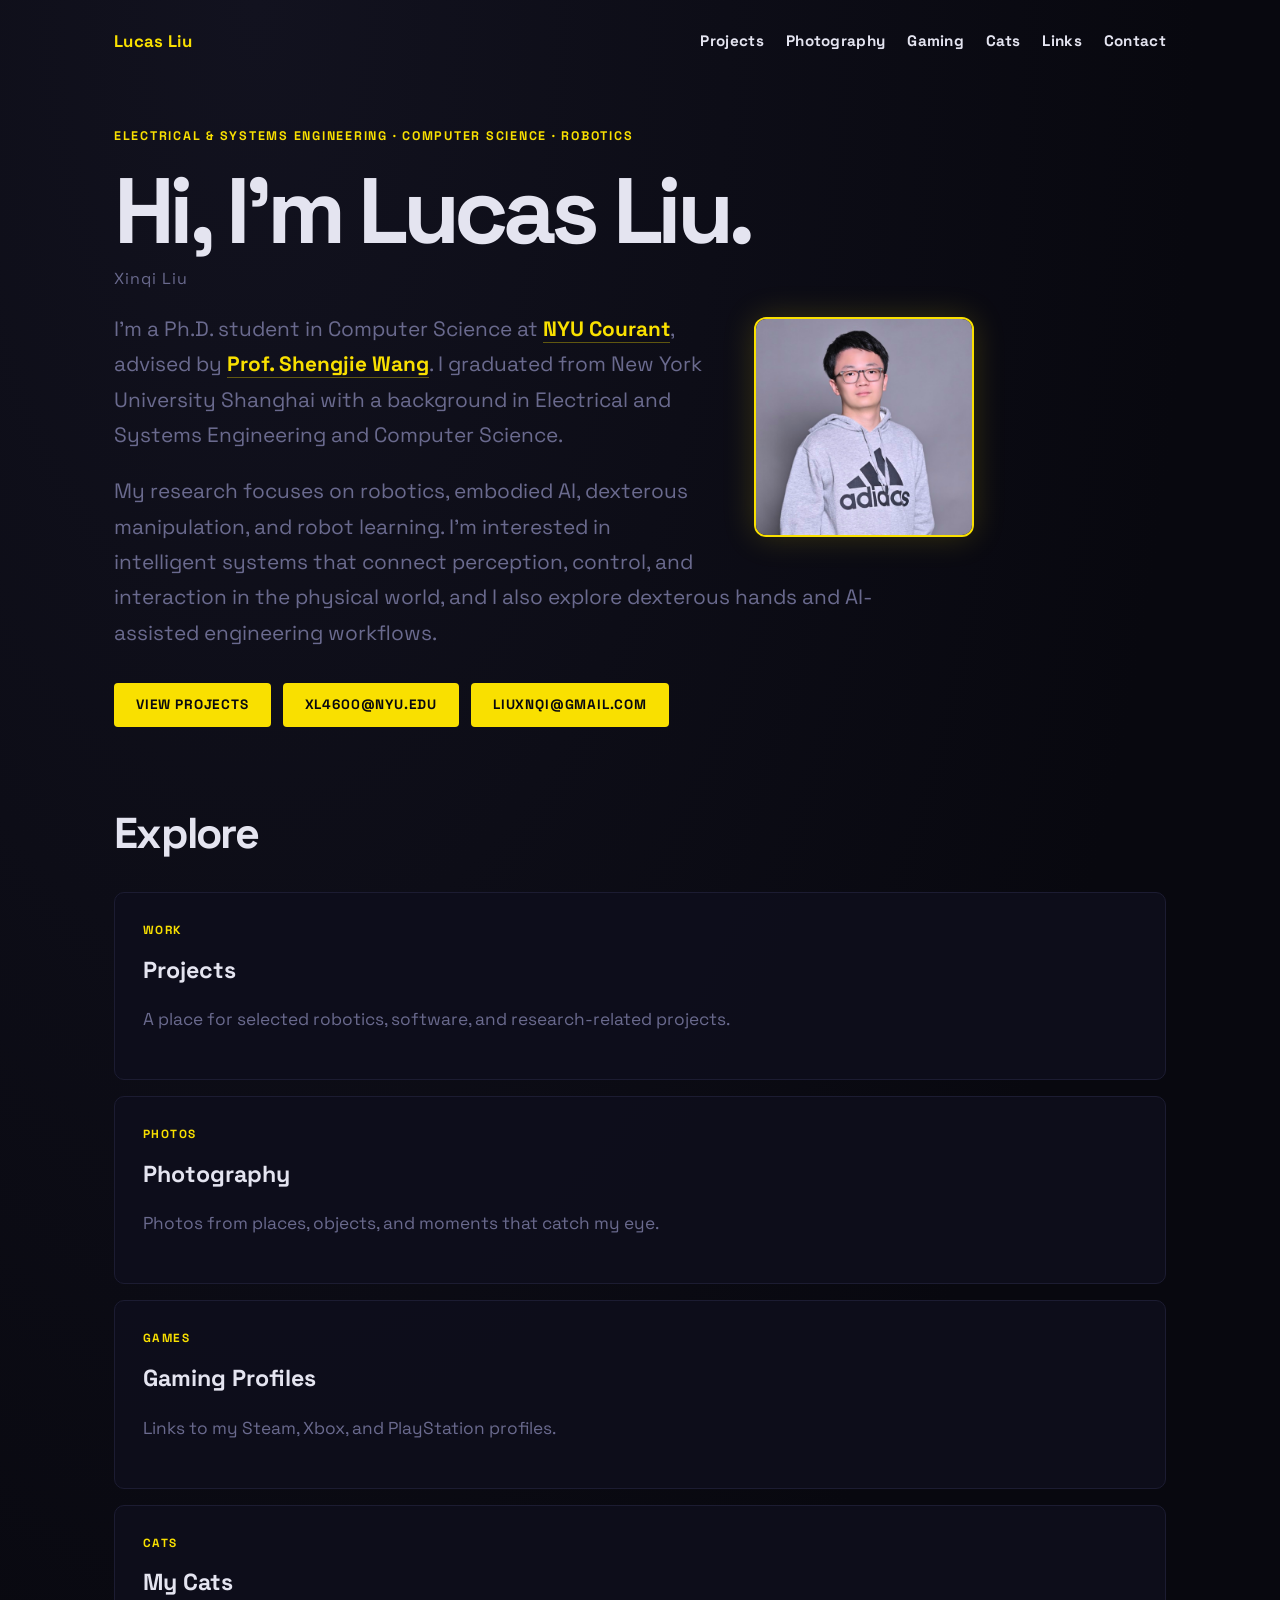
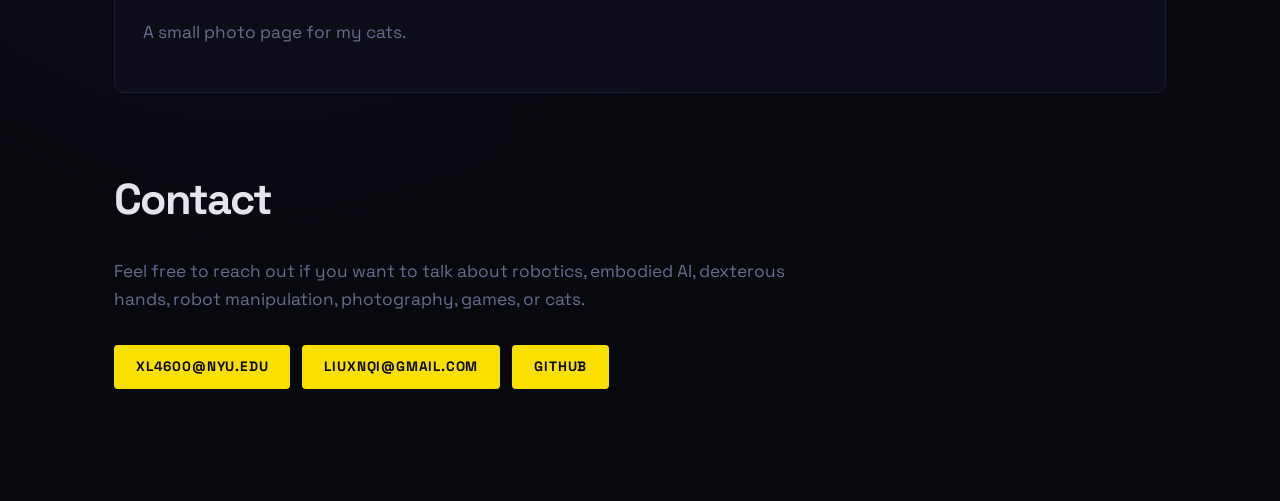
==== commit 9e68cf83: "Improve academic SEO metadata, biography, and accessibility" ====
--- a/index.html
+++ b/index.html
@@ -4,13 +4,46 @@
   <meta charset="UTF-8" />
   <meta name="viewport" content="width=device-width, initial-scale=1.0" />
 
-  <title>Lucas Liu</title>
-  <meta
-    name="description"
-    content="Personal website of Lucas Liu — robotics, embodied AI, photography, gaming, and cats."
-  />
+  <title>Lucas Liu (Xinqi Liu) | Robotics &amp; AI | NYU</title>
+  <meta name="description" content="Lucas (Xinqi) Liu is a Computer Science PhD student at NYU Courant, researching robotics, embodied AI, dexterous manipulation, and robot learning." />
 
+  <link rel="canonical" href="https://lucasliuxinqi.github.io/" />
+
+  <meta property="og:type" content="website" />
+  <meta property="og:site_name" content="Lucas Liu" />
+  <meta property="og:title" content="Lucas Liu (Xinqi Liu) | Robotics &amp; AI | NYU" />
+  <meta property="og:description" content="Lucas (Xinqi) Liu is a Computer Science PhD student at NYU Courant, researching robotics, embodied AI, dexterous manipulation, and robot learning." />
+  <meta property="og:url" content="https://lucasliuxinqi.github.io/" />
+  <meta property="og:image" content="https://lucasliuxinqi.github.io/images/profile.jpg" />
+  <meta property="og:image:width" content="600" />
+  <meta property="og:image:height" content="556" />
+  <meta property="og:image:alt" content="Lucas Liu (Xinqi Liu)" />
   <link rel="stylesheet" href="style.css" />
+  <script type="application/ld+json">
+  {
+    "@context": "https://schema.org",
+    "@type": "Person",
+    "name": "Lucas Liu",
+    "alternateName": "Xinqi Liu",
+    "url": "https://lucasliuxinqi.github.io/",
+    "image": "https://lucasliuxinqi.github.io/images/profile.jpg",
+    "description": "Lucas (Xinqi) Liu is a Computer Science PhD student at NYU Courant, researching robotics, embodied AI, dexterous manipulation, and robot learning.",
+    "affiliation": {
+      "@type": "CollegeOrUniversity",
+      "name": "New York University"
+    },
+    "knowsAbout": [
+      "Robotics",
+      "Embodied AI",
+      "Robot Learning",
+      "Dexterous Manipulation"
+    ],
+    "sameAs": [
+      "https://github.com/LucasLiuXinqi",
+      "https://scholar.google.com/citations?user=ZZwEwbQAAAAJ"
+    ]
+  }
+  </script>
 </head>
 
 <body>
@@ -36,25 +69,25 @@
 
       <div class="hero-photo-wrap">
         <div class="hero-photo-stack">
-          <img class="hero-photo hero-photo--default" src="images/profile.jpg" alt="Lucas Liu" />
+          <img class="hero-photo hero-photo--default" src="images/profile.jpg" alt="Lucas Liu (Xinqi Liu)" />
           <img class="hero-photo hero-photo--hover" src="images/profile-hover.jpg" alt="" aria-hidden="true" />
         </div>
       </div>
 
       <p class="intro">
-        I recently graduated from New York University Shanghai with a background in Electrical
-        and Systems Engineering and Computer Science. My next stop is a Ph.D. in
-        Computer Science at
+        I’m a Ph.D. student in Computer Science at
         <a class="inline-link" href="https://cims.nyu.edu/">NYU Courant</a>,
         advised by
         <a class="inline-link" href="https://sheng-jie-wang.github.io/">Prof. Shengjie Wang</a>.
+        I graduated from New York University Shanghai with a background in Electrical
+        and Systems Engineering and Computer Science.
       </p>
 
       <p class="intro secondary-intro">
-        I’m interested in robotics, embodied AI, and intelligent systems that connect
-        perception, control, and interaction in the physical world. I’m currently
-        exploring dexterous hands, robot manipulation, and AI-assisted engineering
-        workflows.
+        My research focuses on robotics, embodied AI, dexterous manipulation, and
+        robot learning. I’m interested in intelligent systems that connect perception,
+        control, and interaction in the physical world, and I also explore dexterous
+        hands and AI-assisted engineering workflows.
       </p>
 
       <div class="links">
--- a/style.css
+++ b/style.css
@@ -145,10 +145,15 @@
   font-weight: 800;
 }
 
-h3 {
+h3,
+h2.card-title {
   margin: 0 0 14px;
   font-size: 1.45rem;
   font-weight: 700;
+}
+
+h2.card-title {
+  letter-spacing: normal;
 }
 
 p {
@@ -295,53 +300,151 @@
   object-fit: cover;
 }
 
-.project-list {
+.projects-page .container {
+  padding-top: 48px;
+}
+
+.projects-page .page-header {
+  margin-bottom: 30px;
+}
+
+.projects-page h1 {
+  font-size: clamp(2.7rem, 6vw, 4rem);
+  margin: 12px 0;
+}
+
+.projects-page .intro {
+  color: #b2b2c8;
+  font-size: 1.05rem;
+  line-height: 1.6;
+  margin: 0;
+}
+
+.projects-page .links {
+  margin-top: 20px;
+}
+
+.projects-page .links a {
+  padding: 8px 16px;
+}
+
+.projects-page .project-list {
   display: grid;
-  gap: 24px;
-}
-
-.project-entry {
-  padding: 32px;
-}
-
-.featured-project {
+  gap: 16px;
+}
+
+.projects-page .project-entry {
+  display: grid;
+  grid-template-columns: minmax(0, 0.9fr) minmax(0, 1.35fr);
+  align-items: center;
+  gap: 28px;
+  padding: 24px;
   border-color: rgba(249, 224, 0, 0.38);
 }
 
-.project-title {
-  margin: 0 0 16px;
-  font-size: clamp(1.8rem, 4vw, 2.6rem);
-  line-height: 1.12;
+.projects-page .project-image {
+  display: block;
+  width: 100%;
+  max-width: 380px;
+  min-width: 0;
+  margin-inline: auto;
+  overflow: hidden;
+  border-radius: 6px;
+  background: #fff;
+}
+
+.projects-page .project-image img {
+  display: block;
+  width: 100%;
+  max-width: 100%;
+  height: auto;
+}
+
+.projects-page .project-details {
+  min-width: 0;
+}
+
+.projects-page .project-status {
+  display: inline-block;
+  margin: 0 0 14px;
+  padding: 5px 9px;
+  border: 1px solid rgba(249, 224, 0, 0.4);
+  border-radius: 4px;
+  color: var(--accent);
+  background: rgba(249, 224, 0, 0.08);
+  font-weight: 700;
+  font-size: 0.76rem;
+  line-height: 1.5;
+}
+
+.projects-page .project-title {
+  margin: 0 0 6px;
+  font-size: 2rem;
+  line-height: 1.1;
   letter-spacing: -0.03em;
 }
 
-.project-meta {
-  color: var(--accent) !important;
-  font-weight: 700;
-  margin-bottom: 20px;
+.projects-page .project-subtitle {
+  margin: 0 0 12px;
+  color: var(--text);
+  font-size: 1.02rem;
+  font-weight: 500;
+  line-height: 1.45;
+}
+
+.projects-page .project-meta {
+  margin: 0 0 8px;
+  color: #b2b2c8;
+  font-size: 0.82rem;
+  line-height: 1.6;
+}
+
+.projects-page .project-meta strong {
+  color: var(--text);
+}
+
+.projects-page .project-venue {
+  margin: 0 0 12px;
+  color: #b2b2c8;
+  font-size: 0.8rem;
+}
+
+.projects-page .project-description {
+  margin: 0;
+  color: #b2b2c8;
   font-size: 0.92rem;
-  letter-spacing: 0.04em;
-}
-
-.project-status {
-  display: inline-block;
-  margin: 0 0 20px;
-  padding: 6px 12px;
-  border: 1px solid rgba(249, 224, 0, 0.35);
-  border-radius: 4px;
-  color: var(--accent) !important;
-  background: rgba(249, 224, 0, 0.07);
-  font-weight: 800;
-  font-size: 0.76rem;
-  letter-spacing: 0.1em;
-  text-transform: uppercase;
-}
-
-.project-actions {
-  display: flex;
-  gap: 18px;
+  line-height: 1.6;
+}
+
+.projects-page .project-actions {
+  display: flex;
+  gap: 8px 20px;
   flex-wrap: wrap;
-  margin-top: 20px;
+  margin-top: 14px;
+}
+
+.projects-page .project-actions a {
+  margin-top: 0;
+  font-size: 0.82rem;
+}
+
+.projects-page a:focus-visible {
+  outline: 2px solid var(--accent);
+  outline-offset: 4px;
+}
+
+.projects-page .projects-note {
+  margin: 0;
+  color: #b2b2c8;
+  font-size: 0.85rem;
+}
+
+@media (max-width: 800px) {
+  .projects-page .project-entry {
+    grid-template-columns: minmax(0, 1fr);
+    gap: 22px;
+    padding: 20px;
+  }
 }
 
 #contact {
